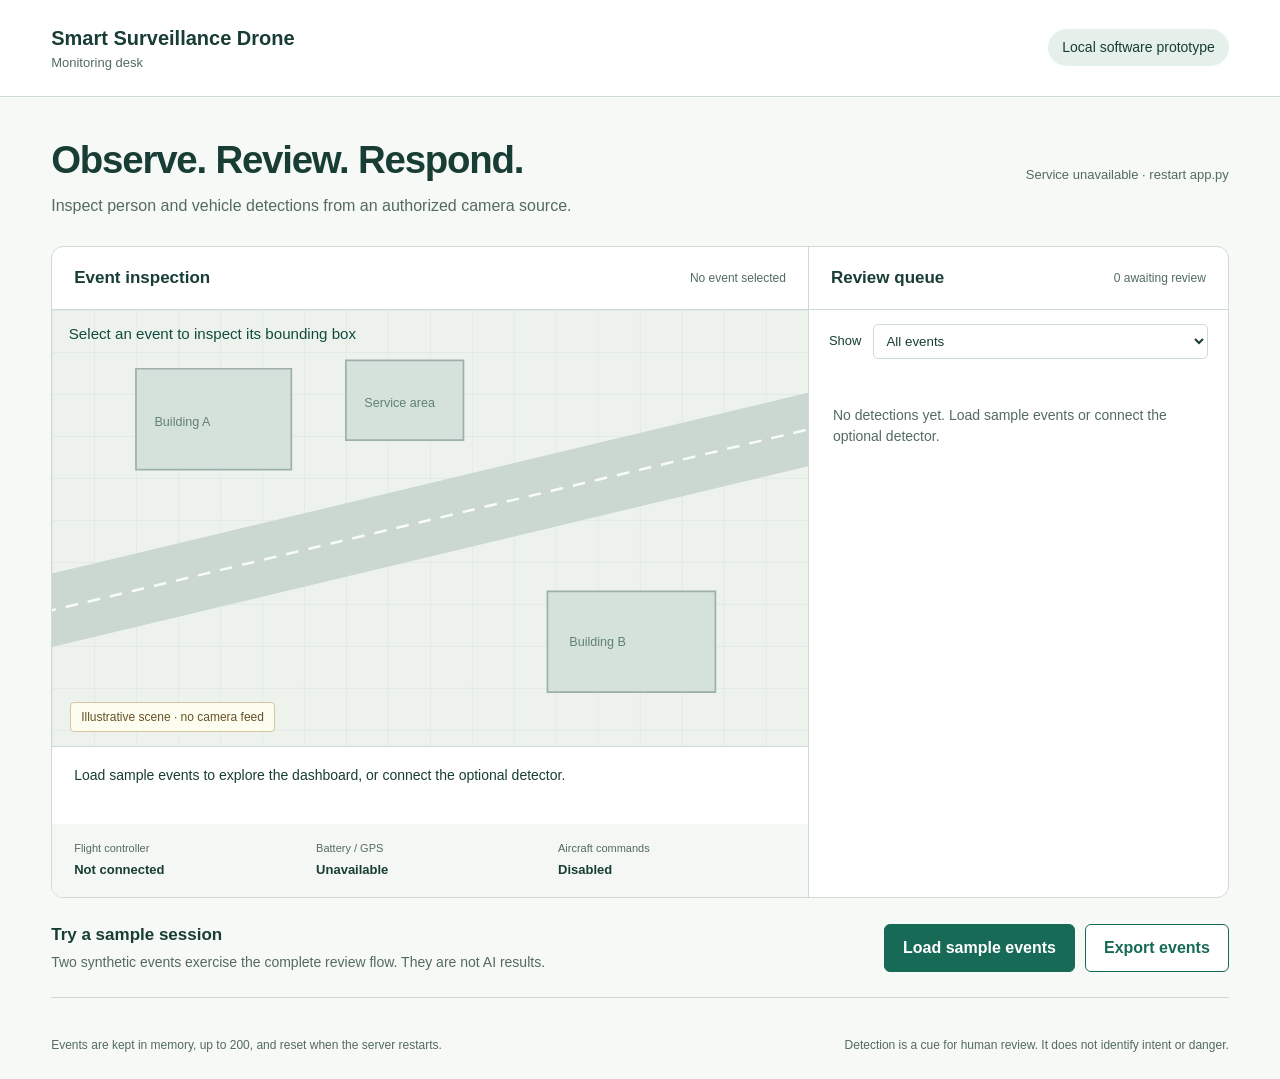
==== Open dashboard.html @ 37f239d9 "Add surveillance monitoring prototype and project documentation" ====
<!doctype html>
<html lang="en">
<head>
  <meta charset="utf-8"><meta name="viewport" content="width=device-width,initial-scale=1">
  <title>Smart Surveillance Drone · Monitoring desk</title>
  <style>:root{--ink:#183d35;--paper:#f7f9f6;--line:#cddbd4;--green:#176a55;--muted:#536b61;--blue:#326e8b}*{box-sizing:border-box}body{margin:0;background:var(--paper);color:var(--ink);font:16px/1.5 'Avenir Next','Segoe UI',sans-serif}header{padding:23px 4vw;border-bottom:1px solid var(--line);display:flex;justify-content:space-between;align-items:center;background:white}.brand{font-weight:750;font-size:20px;color:inherit;text-decoration:none}.brand span{display:block;font-size:13px;font-weight:500;color:var(--muted)}.mode{font-size:14px;background:#e5f0eb;padding:8px 14px;border-radius:25px}main{max-width:1600px;margin:auto;padding:0 4vw}.intro{display:flex;justify-content:space-between;align-items:center;gap:24px;padding:34px 0 28px}h1{font-size:clamp(25px,3vw,40px);font-weight:650;letter-spacing:-1.2px;margin:0 0 6px}p{margin:0}.intro p{color:var(--muted)}#connection{font-size:13px;flex-shrink:0;color:var(--muted)}.workspace{display:grid;grid-template-columns:minmax(0,1.8fr) minmax(310px,1fr);border:1px solid var(--line);background:white;border-radius:12px;overflow:hidden}.panel-heading{display:flex;justify-content:space-between;align-items:center;gap:15px;padding:18px 22px;border-bottom:1px solid var(--line)}h2{font-size:17px;margin:0;font-weight:650}.panel-heading span{font-size:12px;color:var(--muted)}aside{border-left:1px solid var(--line);min-width:0}.viewport{position:relative;overflow:hidden}.viewport svg{display:block;width:100%;height:auto}.scene-note{position:absolute;bottom:14px;left:18px;background:#fffef0e8;color:#655126;padding:5px 10px;font-size:12px;border:1px solid #d6c69f;border-radius:4px}.inspection{padding:18px 22px;font-size:14px;border-top:1px solid var(--line);min-height:78px}.telemetry{display:grid;grid-template-columns:repeat(3,1fr);padding:16px 22px;background:#f4f7f4;gap:14px}.telemetry span{font-size:11px;display:block;color:var(--muted)}.telemetry strong{font-size:13px;font-weight:600}.filters{display:flex;gap:12px;padding:14px 20px;align-items:center;font-size:13px}select{padding:8px;border:1px solid var(--line);background:white;color:var(--ink);border-radius:5px;min-width:0;flex:1}.events{max-height:520px;overflow-y:auto}.empty{padding:32px 24px;color:var(--muted);font-size:14px}.event{border-top:1px solid var(--line);padding:18px 20px}.event.selected{background:#eef6f2;box-shadow:inset 3px 0 var(--green)}.event-top{display:flex;justify-content:space-between;gap:8px}.event h3{font-size:17px;margin:0;text-transform:capitalize}.tag{font-size:11px;color:#755000;background:#fff1cc;border-radius:4px;padding:3px 7px}.tag.real{background:#e3f0f8;color:#20526d}.meta{font-size:12px;color:var(--muted);margin:8px 0;overflow-wrap:anywhere}.event-actions{display:flex;gap:10px;align-items:center}.event-actions button{font-size:12px;padding:7px 10px}.reviewed{font-size:12px;color:var(--green)}button{font:inherit;background:var(--green);border:1px solid var(--green);border-radius:6px;padding:11px 18px;color:white;cursor:pointer;font-weight:600}button:hover{filter:brightness(.94)}button:disabled{opacity:.6;cursor:wait}button.secondary{color:var(--green);background:white}button:focus-visible,a:focus-visible,select:focus-visible{outline:3px solid #387ca6;outline-offset:3px}.session{display:flex;justify-content:space-between;align-items:center;gap:20px;padding:24px 0;border-bottom:1px solid var(--line)}.session p{font-size:14px;color:var(--muted);margin-top:5px;max-width:65ch}.actions{display:flex;gap:10px;flex-shrink:0}#message{min-height:32px;padding-top:10px;font-size:14px;color:var(--blue)}footer{padding:6px 0 25px;display:flex;justify-content:space-between;gap:20px;font-size:12px;color:var(--muted)}@media(max-width:950px){.workspace{grid-template-columns:1fr}aside{border-left:0;border-top:1px solid var(--line)}.events{max-height:370px}.session,.intro{align-items:flex-start;flex-direction:column}.intro{gap:10px}footer{flex-direction:column;gap:6px}.mode{max-width:160px;text-align:center}header{gap:16px}}@media(max-width:500px){.brand{font-size:16px}.mode{font-size:11px;padding:6px 8px}.panel-heading{padding:15px}.panel-heading span{font-size:11px}.telemetry{padding:14px;gap:8px}.telemetry strong{font-size:11px}.actions{flex-wrap:wrap}.scene-note{font-size:10px;bottom:8px;left:10px}.inspection{padding:15px}.intro{padding-top:24px}}
</style>
</head>
<body>
  <header><a class="brand" href="#">Smart Surveillance Drone<span>Monitoring desk</span></a><p class="mode">Local software prototype</p></header>
  <main>
    <section class="intro"><div><h1>Observe. Review. Respond.</h1><p>Inspect person and vehicle detections from an authorized camera source.</p></div><div id="connection" role="status">Connecting to local service…</div></section>
    <div class="workspace">
      <section class="scene-panel" aria-labelledby="scene-title">
        <div class="panel-heading"><h2 id="scene-title">Event inspection</h2><span id="scene-mode">No event selected</span></div>
        <div class="viewport"><svg id="scene" viewBox="0 0 900 520" role="img" aria-label="Illustrative monitoring area. No camera feed.">
          <defs><pattern id="grid" width="50" height="50" patternUnits="userSpaceOnUse"><path d="M50 0H0V50" fill="none" stroke="#d4dfd9" stroke-width="1"/></pattern></defs>
          <rect width="900" height="520" fill="#edf2ed"/><rect width="900" height="520" fill="url(#grid)"/>
          <path d="M-10 360L910 140" stroke="#cad8d1" stroke-width="85"/>
          <path d="M-10 360L910 140" stroke="#f9fbf8" stroke-width="3" stroke-dasharray="15 12"/>
          <g fill="#d5e2dc" stroke="#9dafaa" stroke-width="2"><path d="M100 70H285V190H100Z"/><path d="M590 335H790V455H590Z"/><path d="M350 60H490V155H350Z"/></g>
          <g fill="#628074" font-family="sans-serif" font-size="15"><text x="122" y="138">Building A</text><text x="616" y="400">Building B</text><text x="372" y="115">Service area</text></g>
          <rect id="bbox" x="0" y="0" width="0" height="0" fill="#16725b15" stroke="#16725b" stroke-width="3"/>
          <text id="box-label" x="20" y="35" font-size="18" font-family="sans-serif" fill="#124b3e">Select an event to inspect its bounding box</text>
        </svg><div class="scene-note">Illustrative scene · no camera feed</div></div>
        <div class="inspection" id="inspection">Load sample events to explore the dashboard, or connect the optional detector.</div>
        <div class="telemetry"><div><span>Flight controller</span><strong>Not connected</strong></div><div><span>Battery / GPS</span><strong>Unavailable</strong></div><div><span>Aircraft commands</span><strong>Disabled</strong></div></div>
      </section>
      <aside aria-labelledby="events-title"><div class="panel-heading"><h2 id="events-title">Review queue</h2><span id="event-count">0 events</span></div>
        <div class="filters"><label for="filter">Show</label><select id="filter"><option value="all">All events</option><option value="pending">Needs review</option><option value="synthetic">Synthetic samples</option><option value="real">Detector events</option></select></div>
        <div id="events" class="events"><p class="empty">No detections yet. Load the sample session to try event inspection and review.</p></div>
      </aside>
    </div>
    <section class="session"><div><h2>Try a sample session</h2><p>Two synthetic events exercise the complete review flow. They are not AI results.</p></div><div class="actions"><button id="load">Load sample events</button><button id="export" class="secondary">Export events</button></div></section>
    <p id="message" role="status" aria-live="polite"></p>
    <footer><p>Events are kept in memory, up to 200, and reset when the server restarts.</p><p>Detection is a cue for human review. It does not identify intent or danger.</p></footer>
  </main>
<script>let events = [];
let selectedId = null;
const $ = (id) => document.getElementById(id);
const offline = location.protocol === 'file:';
const localEvents = [];

async function request(path, body) {
  // Opening index.html directly provides an honest synthetic-only demo.
  if (offline) {
    if (path === '/api/demo') {
      let added = 0;
      for (const [index, label] of ['person','car'].entries()) {
        const event_id = `offline-sample-${index}`;
        if (localEvents.some(e=>e.event_id===event_id)) continue;
        localEvents.unshift({schema_version:1,event_id,timestamp:'2026-01-01T00:00:00Z',source_id:'offline-demo',label,confidence:index ? .91 : .87,bbox_normalized:index ? [.5,.45,.9,.75] : [.2,.15,.4,.8],synthetic:true,reviewed:false});
        added++;
      }
      return {added};
    }
    if (path === '/api/review') {
      const event = localEvents.find(e=>e.event_id===body.event_id);
      if (event) event.reviewed = true;
      return {reviewed:Boolean(event)};
    }
    return {events:localEvents.map(e=>({...e}))};
  }
  const response = await fetch(path, body === undefined ? {} : {
    method: 'POST', headers: {'Content-Type': 'application/json'}, body: JSON.stringify(body)
  });
  const data = await response.json();
  if (!response.ok) throw new Error(data.error || 'Request failed');
  return data;
}

function element(tag, text, className) {
  const node = document.createElement(tag);
  if (text !== undefined) node.textContent = text;
  if (className) node.className = className;
  return node;
}

function inspect(event) {
  selectedId = event.event_id;
  const [x1, y1, x2, y2] = event.bbox_normalized;
  const box = $('bbox');
  Object.entries({x:x1*900,y:y1*520,width:(x2-x1)*900,height:(y2-y1)*520}).forEach(([k,v])=>box.setAttribute(k,v));
  $('box-label').textContent = `${event.label} · ${(event.confidence*100).toFixed(0)}% model confidence`;
  $('scene-mode').textContent = event.synthetic ? 'Synthetic event' : 'Detector event';
  $('inspection').textContent = `${event.source_id} · Captured ${new Date(event.timestamp).toLocaleString()}. Bounding box projected onto an illustration, not its original camera frame.`;
  render();
}

function render() {
  const filter = $('filter').value;
  const filtered = events.filter(e => filter === 'all' || (filter === 'pending' && !e.reviewed) || (filter === 'synthetic' && e.synthetic) || (filter === 'real' && !e.synthetic));
  $('event-count').textContent = `${events.filter(e=>!e.reviewed).length} awaiting review`;
  $('events').replaceChildren();
  if (!filtered.length) $('events').append(element('p', events.length ? 'No events match this filter.' : 'No detections yet. Load sample events or connect the optional detector.', 'empty'));
  for (const event of filtered) {
    const row = element('article', undefined, 'event' + (event.event_id === selectedId ? ' selected' : ''));
    const top = element('div', undefined, 'event-top');
    top.append(element('h3', event.label), element('span', event.synthetic ? 'Synthetic sample' : 'Detector event', 'tag' + (event.synthetic ? '' : ' real')));
    const date = new Date(event.timestamp);
    const meta = element('p', `${(event.confidence*100).toFixed(0)}% confidence · ${date.toLocaleString()} · ${event.source_id}`, 'meta');
    const actions = element('div', undefined, 'event-actions');
    const view = element('button', 'Inspect', 'secondary');
    view.onclick = () => inspect(event);
    actions.append(view);
    if (event.reviewed) actions.append(element('span', 'Reviewed', 'reviewed'));
    else {
      const review = element('button', 'Mark reviewed');
      review.onclick = async () => {
        try { await request('/api/review', {event_id:event.event_id}); await refresh(); }
        catch (error) { $('message').textContent = error.message; }
      };
      actions.append(review);
    }
    row.append(top, meta, actions);
    $('events').append(row);
  }
}

async function refresh() {
  try {
    const result = await request('/api/events');
    const changed = JSON.stringify(events) !== JSON.stringify(result.events);
    events = result.events;
    $('connection').textContent = offline ? 'Offline preview · synthetic data only · resets on reload' : 'Local service connected · refreshes every 2 seconds';
    if (changed) render();
  } catch (error) {
    $('connection').textContent = 'Service unavailable · restart app.py';
  }
}

$('load').onclick = async () => {
  $('load').disabled = true;
  try {
    const result = await request('/api/demo', {});
    await refresh();
    if (events.length) inspect(events.find(e=>e.synthetic) || events[0]);
    $('message').textContent = result.added ? 'Two synthetic events loaded. Select Inspect, then Mark reviewed.' : 'Sample events are already loaded; duplicate events were skipped.';
  } catch (error) { $('message').textContent = error.message; }
  finally { $('load').disabled = false; }
};
$('export').onclick = () => {
  const url = URL.createObjectURL(new Blob([JSON.stringify({exported_at:new Date().toISOString(),events},null,2)],{type:'application/json'}));
  const link = element('a'); link.href=url; link.download='surveillance-events.json'; link.click();
  setTimeout(()=>URL.revokeObjectURL(url),1000);
  $('message').textContent = `Exported ${events.length} events, including synthetic labels and review status.`;
};
$('filter').onchange = render;
render(); refresh(); setInterval(refresh,2000);
</script></body>
</html>
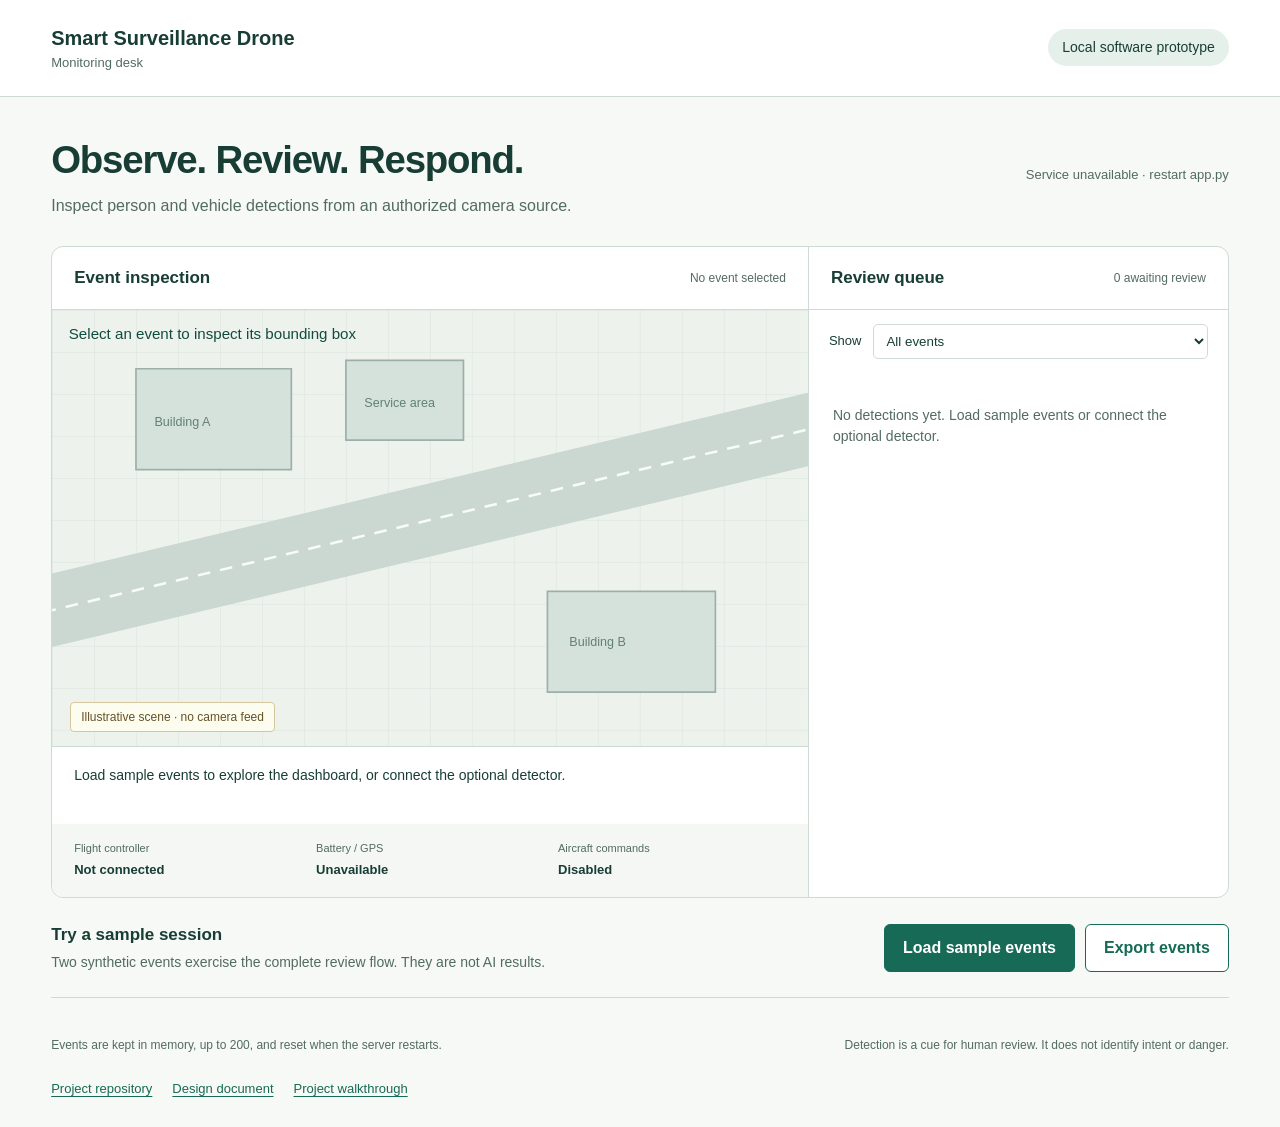
==== commit 8e8ffea1: "Prepare GitHub Pages dashboard with hosted synthetic demo mode" ====
--- a/Open dashboard.html
+++ b/Open dashboard.html
@@ -4,10 +4,11 @@
   <meta charset="utf-8"><meta name="viewport" content="width=device-width,initial-scale=1">
   <title>Smart Surveillance Drone · Monitoring desk</title>
   <style>:root{--ink:#183d35;--paper:#f7f9f6;--line:#cddbd4;--green:#176a55;--muted:#536b61;--blue:#326e8b}*{box-sizing:border-box}body{margin:0;background:var(--paper);color:var(--ink);font:16px/1.5 'Avenir Next','Segoe UI',sans-serif}header{padding:23px 4vw;border-bottom:1px solid var(--line);display:flex;justify-content:space-between;align-items:center;background:white}.brand{font-weight:750;font-size:20px;color:inherit;text-decoration:none}.brand span{display:block;font-size:13px;font-weight:500;color:var(--muted)}.mode{font-size:14px;background:#e5f0eb;padding:8px 14px;border-radius:25px}main{max-width:1600px;margin:auto;padding:0 4vw}.intro{display:flex;justify-content:space-between;align-items:center;gap:24px;padding:34px 0 28px}h1{font-size:clamp(25px,3vw,40px);font-weight:650;letter-spacing:-1.2px;margin:0 0 6px}p{margin:0}.intro p{color:var(--muted)}#connection{font-size:13px;flex-shrink:0;color:var(--muted)}.workspace{display:grid;grid-template-columns:minmax(0,1.8fr) minmax(310px,1fr);border:1px solid var(--line);background:white;border-radius:12px;overflow:hidden}.panel-heading{display:flex;justify-content:space-between;align-items:center;gap:15px;padding:18px 22px;border-bottom:1px solid var(--line)}h2{font-size:17px;margin:0;font-weight:650}.panel-heading span{font-size:12px;color:var(--muted)}aside{border-left:1px solid var(--line);min-width:0}.viewport{position:relative;overflow:hidden}.viewport svg{display:block;width:100%;height:auto}.scene-note{position:absolute;bottom:14px;left:18px;background:#fffef0e8;color:#655126;padding:5px 10px;font-size:12px;border:1px solid #d6c69f;border-radius:4px}.inspection{padding:18px 22px;font-size:14px;border-top:1px solid var(--line);min-height:78px}.telemetry{display:grid;grid-template-columns:repeat(3,1fr);padding:16px 22px;background:#f4f7f4;gap:14px}.telemetry span{font-size:11px;display:block;color:var(--muted)}.telemetry strong{font-size:13px;font-weight:600}.filters{display:flex;gap:12px;padding:14px 20px;align-items:center;font-size:13px}select{padding:8px;border:1px solid var(--line);background:white;color:var(--ink);border-radius:5px;min-width:0;flex:1}.events{max-height:520px;overflow-y:auto}.empty{padding:32px 24px;color:var(--muted);font-size:14px}.event{border-top:1px solid var(--line);padding:18px 20px}.event.selected{background:#eef6f2;box-shadow:inset 3px 0 var(--green)}.event-top{display:flex;justify-content:space-between;gap:8px}.event h3{font-size:17px;margin:0;text-transform:capitalize}.tag{font-size:11px;color:#755000;background:#fff1cc;border-radius:4px;padding:3px 7px}.tag.real{background:#e3f0f8;color:#20526d}.meta{font-size:12px;color:var(--muted);margin:8px 0;overflow-wrap:anywhere}.event-actions{display:flex;gap:10px;align-items:center}.event-actions button{font-size:12px;padding:7px 10px}.reviewed{font-size:12px;color:var(--green)}button{font:inherit;background:var(--green);border:1px solid var(--green);border-radius:6px;padding:11px 18px;color:white;cursor:pointer;font-weight:600}button:hover{filter:brightness(.94)}button:disabled{opacity:.6;cursor:wait}button.secondary{color:var(--green);background:white}button:focus-visible,a:focus-visible,select:focus-visible{outline:3px solid #387ca6;outline-offset:3px}.session{display:flex;justify-content:space-between;align-items:center;gap:20px;padding:24px 0;border-bottom:1px solid var(--line)}.session p{font-size:14px;color:var(--muted);margin-top:5px;max-width:65ch}.actions{display:flex;gap:10px;flex-shrink:0}#message{min-height:32px;padding-top:10px;font-size:14px;color:var(--blue)}footer{padding:6px 0 25px;display:flex;justify-content:space-between;gap:20px;font-size:12px;color:var(--muted)}@media(max-width:950px){.workspace{grid-template-columns:1fr}aside{border-left:0;border-top:1px solid var(--line)}.events{max-height:370px}.session,.intro{align-items:flex-start;flex-direction:column}.intro{gap:10px}footer{flex-direction:column;gap:6px}.mode{max-width:160px;text-align:center}header{gap:16px}}@media(max-width:500px){.brand{font-size:16px}.mode{font-size:11px;padding:6px 8px}.panel-heading{padding:15px}.panel-heading span{font-size:11px}.telemetry{padding:14px;gap:8px}.telemetry strong{font-size:11px}.actions{flex-wrap:wrap}.scene-note{font-size:10px;bottom:8px;left:10px}.inspection{padding:15px}.intro{padding-top:24px}}
+.project-links{display:flex;flex-wrap:wrap;gap:20px;padding:0 0 28px;font-size:13px}.project-links a{color:var(--green);text-underline-offset:3px}
 </style>
 </head>
 <body>
-  <header><a class="brand" href="#">Smart Surveillance Drone<span>Monitoring desk</span></a><p class="mode">Local software prototype</p></header>
+  <header><a class="brand" href="#">Smart Surveillance Drone<span>Monitoring desk</span></a><p id="runtime-mode" class="mode">Local software prototype</p></header>
   <main>
     <section class="intro"><div><h1>Observe. Review. Respond.</h1><p>Inspect person and vehicle detections from an authorized camera source.</p></div><div id="connection" role="status">Connecting to local service…</div></section>
     <div class="workspace">
@@ -33,17 +34,25 @@
     </div>
     <section class="session"><div><h2>Try a sample session</h2><p>Two synthetic events exercise the complete review flow. They are not AI results.</p></div><div class="actions"><button id="load">Load sample events</button><button id="export" class="secondary">Export events</button></div></section>
     <p id="message" role="status" aria-live="polite"></p>
-    <footer><p>Events are kept in memory, up to 200, and reset when the server restarts.</p><p>Detection is a cue for human review. It does not identify intent or danger.</p></footer>
+    <footer><p id="storage-note">Events are kept in memory, up to 200, and reset when the server restarts.</p><p>Detection is a cue for human review. It does not identify intent or danger.</p></footer>
+    <nav class="project-links" aria-label="Project resources"><a href="https://github.com/supriyachann/smart-surveillance-drone">Project repository</a><a href="https://github.com/supriyachann/smart-surveillance-drone/blob/main/output/pdf/design-document.pdf">Design document</a><a href="https://github.com/supriyachann/smart-surveillance-drone/blob/main/output/video/project-walkthrough.mp4">Project walkthrough</a></nav>
   </main>
 <script>let events = [];
 let selectedId = null;
 const $ = (id) => document.getElementById(id);
 const offline = location.protocol === 'file:';
+const demoMode = offline || document.documentElement.dataset.mode === 'demo';
 const localEvents = [];
+
+if (demoMode) {
+  $('runtime-mode').textContent = 'Interactive sample demo';
+  $('storage-note').textContent = 'Sample events stay in this tab and reset when you reload. No footage or flight data is collected.';
+  $('inspection').textContent = 'Load sample events to inspect and review this synthetic session. Real camera detection runs separately with the Python project.';
+}
 
 async function request(path, body) {
   // Opening index.html directly provides an honest synthetic-only demo.
-  if (offline) {
+  if (demoMode) {
     if (path === '/api/demo') {
       let added = 0;
       for (const [index, label] of ['person','car'].entries()) {
@@ -122,7 +131,7 @@
     const result = await request('/api/events');
     const changed = JSON.stringify(events) !== JSON.stringify(result.events);
     events = result.events;
-    $('connection').textContent = offline ? 'Offline preview · synthetic data only · resets on reload' : 'Local service connected · refreshes every 2 seconds';
+    $('connection').textContent = offline ? 'Offline preview · synthetic data only · resets on reload' : demoMode ? 'Sample preview · synthetic data only · resets on reload' : 'Local service connected · refreshes every 2 seconds';
     if (changed) render();
   } catch (error) {
     $('connection').textContent = 'Service unavailable · restart app.py';
